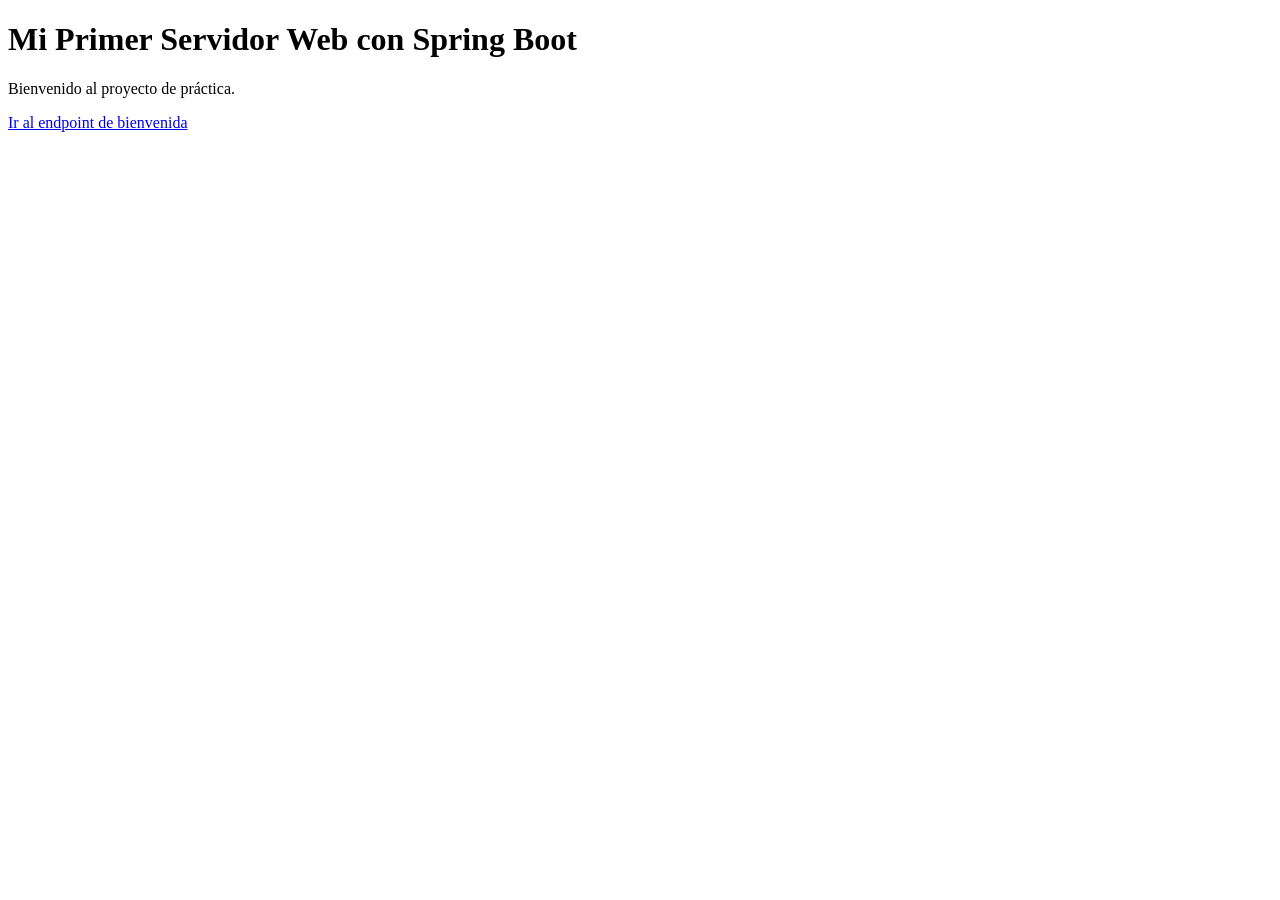
==== src/main/resources/static/index.html @ d4664e1e "Primer commit: servidor Spring Boot con endpoints GET y POST" ====
<!DOCTYPE html>
<html lang="es">
<head>
    <meta charset="UTF-8">
    <title>Mi Primer Servidor Web</title>
</head>
<body>
    <h1>Mi Primer Servidor Web con Spring Boot</h1>
    <p>Bienvenido al proyecto de práctica.</p>
    <a href="/api/hello">Ir al endpoint de bienvenida</a>
</body>
</html>
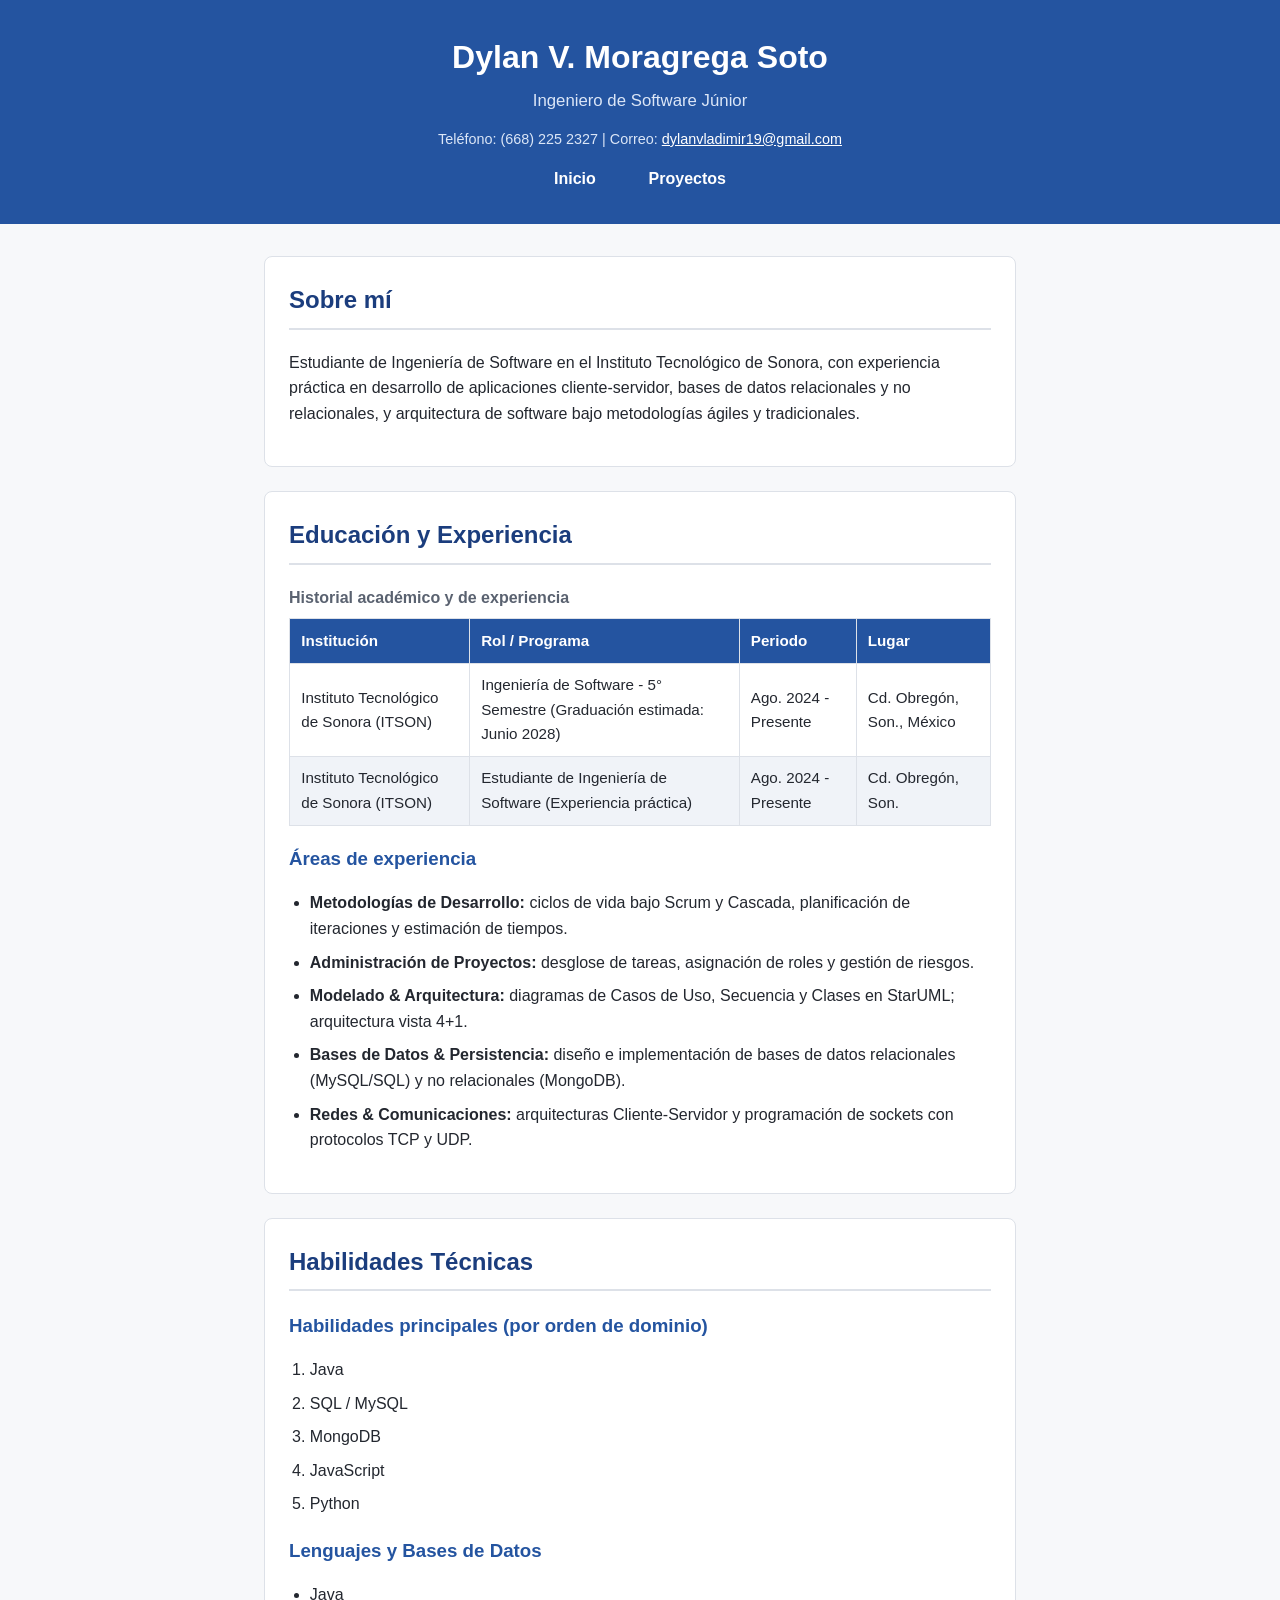
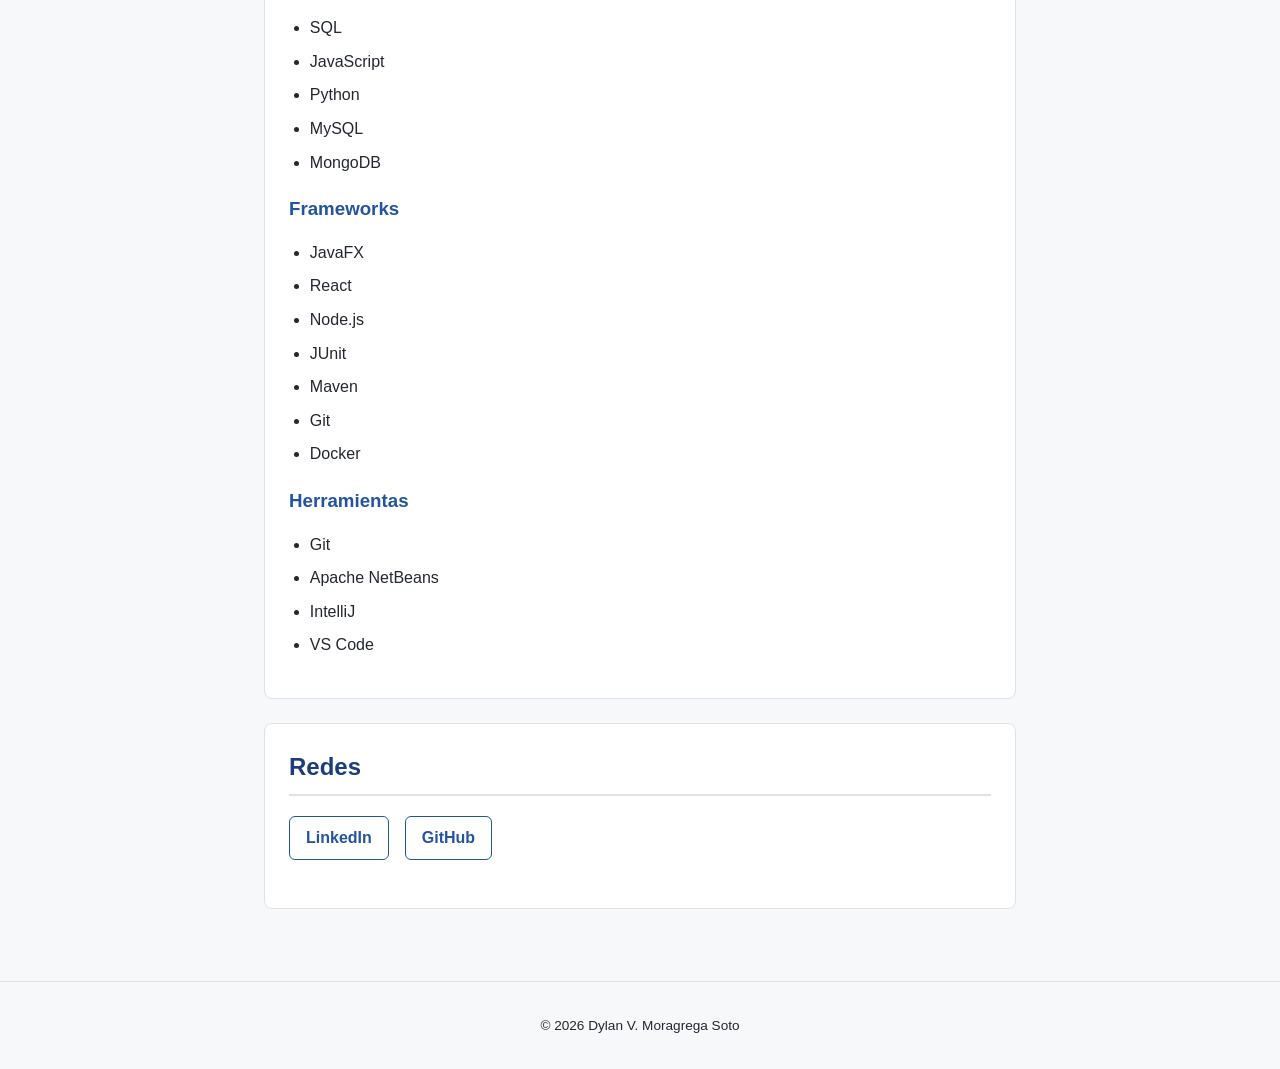
==== commit 80f0e5ec: "Portafolio v2" ====
--- a/src/main/resources/static/index.html
+++ b/src/main/resources/static/index.html
@@ -2,11 +2,131 @@
 <html lang="es">
 <head>
     <meta charset="UTF-8">
-    <title>Mi Primer Servidor Web</title>
+    <title>Dylan V. Moragrega Soto - Portafolio</title>
+    <link rel="stylesheet" href="styles.css">
 </head>
 <body>
-    <h1>Mi Primer Servidor Web con Spring Boot</h1>
-    <p>Bienvenido al proyecto de práctica.</p>
-    <a href="/api/hello">Ir al endpoint de bienvenida</a>
+
+<header>
+    <h1>Dylan V. Moragrega Soto</h1>
+    <p>Ingeniero de Software Júnior</p>
+    <address>
+        Teléfono: (668) 225 2327 |
+        Correo: <a href="mailto:dylanvladimir19@gmail.com">dylanvladimir19@gmail.com</a>
+    </address>
+    <nav>
+        <ul>
+            <li><a href="index.html">Inicio</a></li>
+            <li><a href="proyectos.html">Proyectos</a></li>
+        </ul>
+    </nav>
+</header>
+
+<main>
+
+    <section id="sobre-mi">
+        <h2>Sobre mí</h2>
+        <p>
+            Estudiante de Ingeniería de Software en el Instituto Tecnológico de Sonora,
+            con experiencia práctica en desarrollo de aplicaciones cliente-servidor,
+            bases de datos relacionales y no relacionales, y arquitectura de software
+            bajo metodologías ágiles y tradicionales.
+        </p>
+    </section>
+
+    <section id="educacion">
+        <h2>Educación y Experiencia</h2>
+        <table>
+            <caption>Historial académico y de experiencia</caption>
+            <thead>
+            <tr>
+                <th scope="col">Institución</th>
+                <th scope="col">Rol / Programa</th>
+                <th scope="col">Periodo</th>
+                <th scope="col">Lugar</th>
+            </tr>
+            </thead>
+            <tbody>
+            <tr>
+                <td>Instituto Tecnológico de Sonora (ITSON)</td>
+                <td>Ingeniería de Software - 5° Semestre (Graduación estimada: Junio 2028)</td>
+                <td>Ago. 2024 - Presente</td>
+                <td>Cd. Obregón, Son., México</td>
+            </tr>
+            <tr>
+                <td>Instituto Tecnológico de Sonora (ITSON)</td>
+                <td>Estudiante de Ingeniería de Software (Experiencia práctica)</td>
+                <td>Ago. 2024 - Presente</td>
+                <td>Cd. Obregón, Son.</td>
+            </tr>
+            </tbody>
+        </table>
+
+        <h3>Áreas de experiencia</h3>
+        <ul>
+            <li><strong>Metodologías de Desarrollo:</strong> ciclos de vida bajo Scrum y Cascada, planificación de iteraciones y estimación de tiempos.</li>
+            <li><strong>Administración de Proyectos:</strong> desglose de tareas, asignación de roles y gestión de riesgos.</li>
+            <li><strong>Modelado &amp; Arquitectura:</strong> diagramas de Casos de Uso, Secuencia y Clases en StarUML; arquitectura vista 4+1.</li>
+            <li><strong>Bases de Datos &amp; Persistencia:</strong> diseño e implementación de bases de datos relacionales (MySQL/SQL) y no relacionales (MongoDB).</li>
+            <li><strong>Redes &amp; Comunicaciones:</strong> arquitecturas Cliente-Servidor y programación de sockets con protocolos TCP y UDP.</li>
+        </ul>
+    </section>
+
+    <section id="habilidades">
+        <h2>Habilidades Técnicas</h2>
+
+        <h3>Habilidades principales (por orden de dominio)</h3>
+        <ol>
+            <li>Java</li>
+            <li>SQL / MySQL</li>
+            <li>MongoDB</li>
+            <li>JavaScript</li>
+            <li>Python</li>
+        </ol>
+
+        <h3>Lenguajes y Bases de Datos</h3>
+        <ul>
+            <li>Java</li>
+            <li>SQL</li>
+            <li>JavaScript</li>
+            <li>Python</li>
+            <li>MySQL</li>
+            <li>MongoDB</li>
+        </ul>
+
+        <h3>Frameworks</h3>
+        <ul>
+            <li>JavaFX</li>
+            <li>React</li>
+            <li>Node.js</li>
+            <li>JUnit</li>
+            <li>Maven</li>
+            <li>Git</li>
+            <li>Docker</li>
+        </ul>
+
+        <h3>Herramientas</h3>
+        <ul>
+            <li>Git</li>
+            <li>Apache NetBeans</li>
+            <li>IntelliJ</li>
+            <li>VS Code</li>
+        </ul>
+    </section>
+
+    <section id="redes">
+        <h2>Redes</h2>
+        <ul>
+            <li><a href="https://linkedin.com/in/dylan-vms-162722274" target="_blank" rel="noopener noreferrer">LinkedIn</a></li>
+            <li><a href="https://github.com/dylannvms19" target="_blank" rel="noopener noreferrer">GitHub</a></li>
+        </ul>
+    </section>
+
+</main>
+
+<footer>
+    <p>&copy; 2026 Dylan V. Moragrega Soto</p>
+</footer>
+
 </body>
-</html>+</html>
--- a/src/main/resources/static/styles.css
+++ b/src/main/resources/static/styles.css
@@ -0,0 +1,229 @@
+/* ===========================================
+   Portafolio de Dylan V. Moragrega Soto
+   Hoja de estilos general
+   =========================================== */
+
+/* --- Variables de color y fuentes --- */
+:root {
+    --color-fondo: #f7f8fa;
+    --color-texto: #23272f;
+    --color-texto-suave: #5a6270;
+    --color-primario: #2454a0;
+    --color-primario-oscuro: #1b3d7d;
+    --color-borde: #dde1e8;
+    --color-tarjeta: #ffffff;
+
+    --fuente-principal: "Segoe UI", Verdana, Arial, sans-serif;
+}
+
+/* --- Reset básico --- */
+* {
+    box-sizing: border-box;
+}
+
+body {
+    margin: 0;
+    padding: 0;
+    font-family: var(--fuente-principal);
+    background-color: var(--color-fondo);
+    color: var(--color-texto);
+    line-height: 1.6;
+}
+
+/* --- Encabezado --- */
+header {
+    background-color: var(--color-primario);
+    color: #ffffff;
+    padding: 2rem 1.5rem 1.5rem;
+    text-align: center;
+}
+
+header h1 {
+    margin: 0 0 0.3rem;
+    font-size: 2rem;
+}
+
+header p {
+    margin: 0 0 0.8rem;
+    font-size: 1.05rem;
+    color: #dbe6f7;
+}
+
+header address {
+    font-style: normal;
+    font-size: 0.9rem;
+    color: #dbe6f7;
+    margin-bottom: 1rem;
+}
+
+header address a {
+    color: #ffffff;
+    text-decoration: underline;
+}
+
+/* --- Navegación --- */
+nav ul {
+    list-style: none;
+    display: flex;
+    justify-content: center;
+    gap: 1.5rem;
+    padding: 0;
+    margin: 0;
+}
+
+nav a {
+    color: #ffffff;
+    text-decoration: none;
+    font-weight: 600;
+    padding: 0.4rem 0.9rem;
+    border-radius: 6px;
+    transition: background-color 0.2s ease;
+}
+
+nav a:hover,
+nav a:focus {
+    background-color: rgba(255, 255, 255, 0.15);
+}
+
+/* --- Contenido principal --- */
+main {
+    max-width: 800px;
+    margin: 0 auto;
+    padding: 2rem 1.5rem 3rem;
+}
+
+section,
+article {
+    background-color: var(--color-tarjeta);
+    border: 1px solid var(--color-borde);
+    border-radius: 8px;
+    padding: 1.5rem;
+    margin-bottom: 1.5rem;
+}
+
+h2 {
+    color: var(--color-primario-oscuro);
+    margin-top: 0;
+    border-bottom: 2px solid var(--color-borde);
+    padding-bottom: 0.5rem;
+}
+
+h3 {
+    color: var(--color-primario);
+    margin-bottom: 0.5rem;
+}
+
+p {
+    color: var(--color-texto);
+}
+
+article p em {
+    color: var(--color-texto-suave);
+    font-style: normal;
+    font-size: 0.95rem;
+}
+
+ul,
+ol {
+    padding-left: 1.3rem;
+}
+
+li {
+    margin-bottom: 0.5rem;
+}
+
+/* --- Tabla de educación --- */
+table {
+    width: 100%;
+    border-collapse: collapse;
+    margin-top: 1rem;
+}
+
+caption {
+    text-align: left;
+    font-weight: 600;
+    margin-bottom: 0.5rem;
+    color: var(--color-texto-suave);
+}
+
+th,
+td {
+    border: 1px solid var(--color-borde);
+    padding: 0.6rem 0.7rem;
+    text-align: left;
+    font-size: 0.95rem;
+}
+
+th {
+    background-color: var(--color-primario);
+    color: #ffffff;
+}
+
+tbody tr:nth-child(even) {
+    background-color: #f0f3f8;
+}
+
+/* --- Enlaces --- */
+a {
+    color: var(--color-primario);
+}
+
+a:hover,
+a:focus {
+    color: var(--color-primario-oscuro);
+}
+
+/* --- Redes --- */
+#redes ul {
+    list-style: none;
+    padding: 0;
+    display: flex;
+    gap: 1rem;
+}
+
+#redes a {
+    display: inline-block;
+    padding: 0.5rem 1rem;
+    border: 1px solid var(--color-primario);
+    border-radius: 6px;
+    text-decoration: none;
+    font-weight: 600;
+    transition: background-color 0.2s ease, color 0.2s ease;
+}
+
+#redes a:hover,
+#redes a:focus {
+    background-color: var(--color-primario);
+    color: #ffffff;
+}
+
+/* --- Pie de página --- */
+footer {
+    text-align: center;
+    padding: 1.2rem;
+    color: var(--color-texto-suave);
+    font-size: 0.85rem;
+    border-top: 1px solid var(--color-borde);
+}
+
+/* --- Imágenes --- */
+img {
+    max-width: 100%;
+    height: auto;
+}
+
+/* --- Responsivo --- */
+@media (max-width: 600px) {
+    header h1 {
+        font-size: 1.5rem;
+    }
+
+    nav ul {
+        flex-direction: column;
+        gap: 0.5rem;
+    }
+
+    main {
+        padding: 1.2rem 1rem 2rem;
+    }
+}
